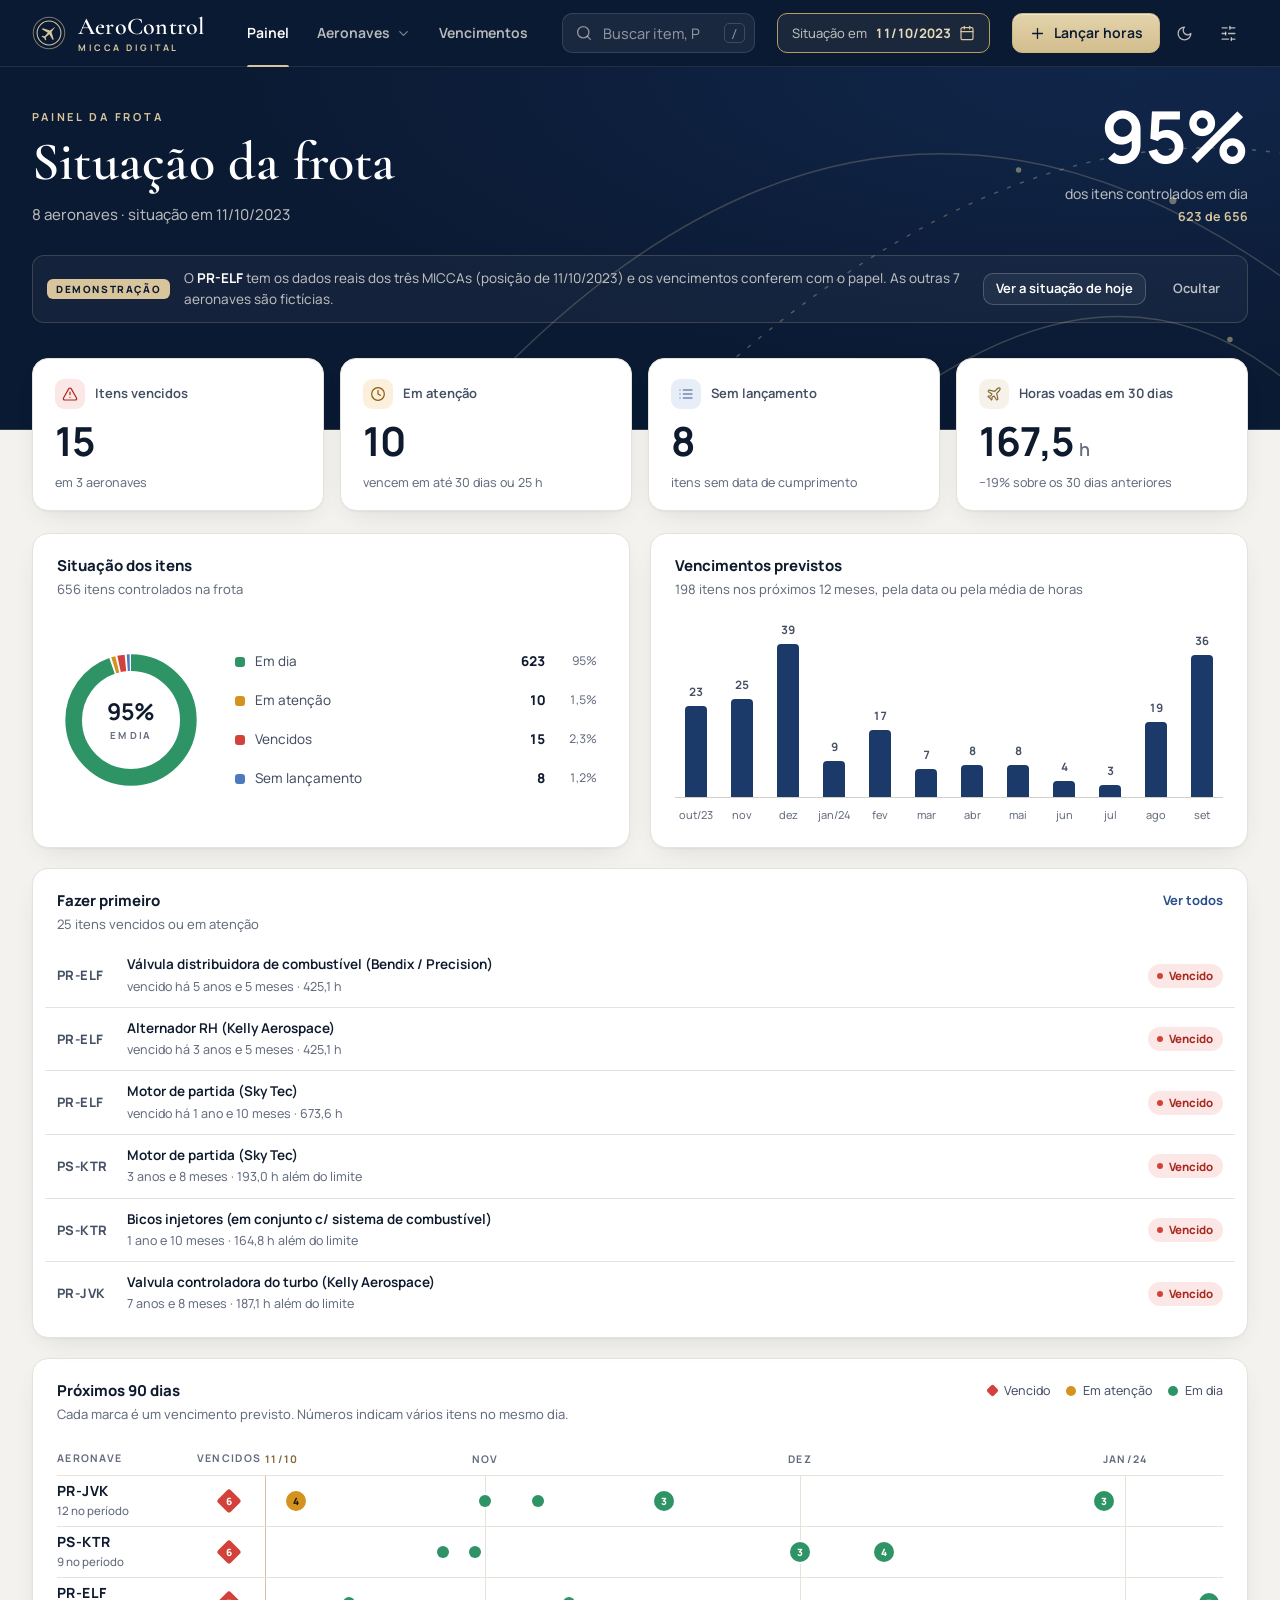
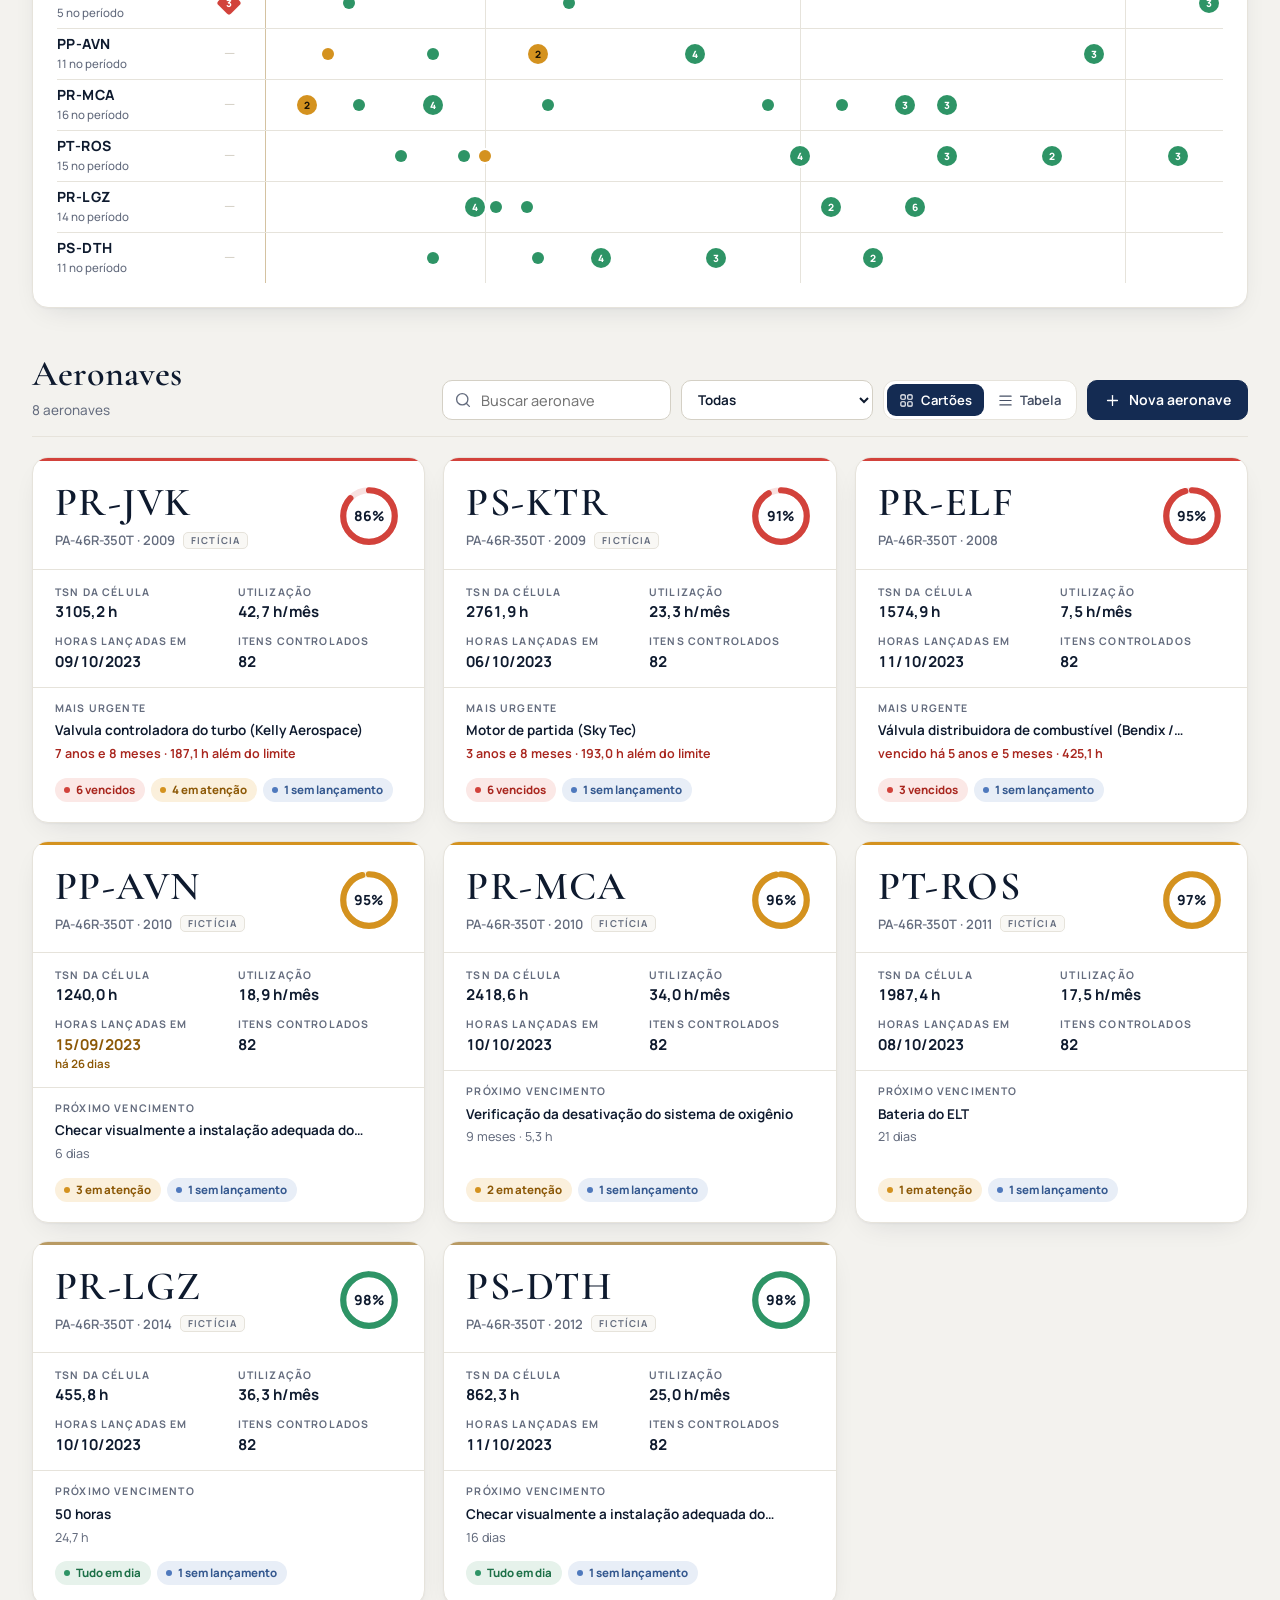
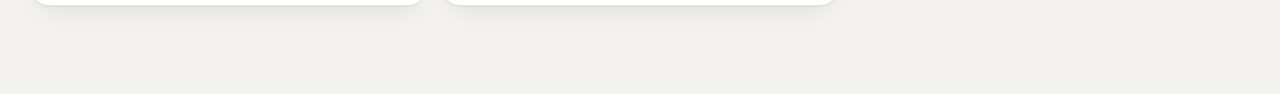
==== index.html @ 982ce544 "Add files via upload" ====
<!doctype html>
<html lang="pt-BR">
<head>
  <meta charset="utf-8">
  <meta name="viewport" content="width=device-width, initial-scale=1, viewport-fit=cover">
  <title>AeroControl</title>
  <meta name="description" content="AeroControl — MICCA digital: controle de componentes da frota por horas e por data, com vencimentos calculados automaticamente.">
  <meta name="theme-color" content="#0C1C36">
  <link rel="icon" href="data:image/svg+xml,%3Csvg xmlns='http://www.w3.org/2000/svg' viewBox='0 0 40 40'%3E%3Crect width='40' height='40' rx='10' fill='%230C1C36'/%3E%3Ccircle cx='20' cy='20' r='13' fill='none' stroke='%23D8C59B' stroke-width='1.4'/%3E%3Cpath d='M20 9.5l1.3 7.6 7.7 4.1v1.6l-7.7-2.1-.4 5.6 2.3 1.6v1.2L20 28.2l-3.2.9v-1.2l2.3-1.6-.4-5.6-7.7 2.1v-1.6l7.7-4.1z' fill='%23D8C59B' transform='rotate(45 20 20)'/%3E%3C/svg%3E">
  <link rel="preconnect" href="https://fonts.googleapis.com">
  <link rel="preconnect" href="https://fonts.gstatic.com" crossorigin>
  <link rel="stylesheet" href="https://fonts.googleapis.com/css2?family=Cormorant+Garamond:wght@500;600;700&family=IBM+Plex+Mono:wght@400;500;600&family=Manrope:wght@400..800&display=swap">
  <link rel="stylesheet" href="css/style.css">
  <script>
    /* tema antes da primeira pintura, para não piscar */
    (function () {
      var t = null;
      try { t = localStorage.getItem('aerocontrol.tema'); } catch (e) {}
      document.documentElement.dataset.tema = t === 'escuro' ? 'escuro' : 'claro';
    })();
  </script>
</head>
<body>
  <header class="topo">
    <div class="topo-int">
      <a class="marca" href="#/painel" aria-label="AeroControl — painel">
        <svg class="marca-simbolo" viewBox="0 0 40 40" aria-hidden="true">
          <circle cx="20" cy="20" r="18.5" fill="none" stroke="currentColor" stroke-width="1.2" opacity=".55"/>
          <circle cx="20" cy="20" r="14" fill="none" stroke="currentColor" stroke-width="1.2"/>
          <path d="M20 9.5l1.3 7.6 7.7 4.1v1.6l-7.7-2.1-.4 5.6 2.3 1.6v1.2L20 28.2l-3.2.9v-1.2l2.3-1.6-.4-5.6-7.7 2.1v-1.6l7.7-4.1z" fill="currentColor" transform="rotate(45 20 20)"/>
        </svg>
        <span class="marca-nome">AeroControl<small>MICCA digital</small></span>
      </a>
      <nav class="nav" aria-label="Principal">
        <a href="#/painel" data-nav="painel">Painel</a>
        <details class="menu nav-menu" id="menu-aeronaves">
          <summary data-nav="aeronave">Aeronaves<svg class="ic seta" viewBox="0 0 24 24" aria-hidden="true"><path d="m6 9 6 6 6-6"/></svg></summary>
          <div class="menu-lista" id="lista-aeronaves"></div>
        </details>
        <a href="#/vencimentos" data-nav="vencimentos">Vencimentos</a>
      </nav>
      <div class="busca" role="search">
        <svg class="ic" viewBox="0 0 24 24" aria-hidden="true"><circle cx="11" cy="11" r="7.5"/><path d="m20.5 20.5-4.2-4.2"/></svg>
        <label for="busca-global" class="so-leitor">Buscar na frota</label>
        <input id="busca-global" type="search" placeholder="Buscar item, P/N, N/S ou matrícula" autocomplete="off" aria-controls="busca-res">
        <kbd aria-hidden="true">/</kbd>
        <div class="busca-res" id="busca-res" hidden></div>
      </div>
      <button type="button" class="ref-pilula" id="ref-pilula" data-acao="abrirRef"></button>
      <div class="topo-acoes">
        <button type="button" class="botao ouro" data-acao="lancarHoras" aria-label="Lançar horas voadas"><svg class="ic" viewBox="0 0 24 24" aria-hidden="true"><path d="M5 12h14"/><path d="M12 5v14"/></svg><span class="rotulo">Lançar horas</span></button>
        <button type="button" class="botao icone claro" id="btn-tema" data-acao="tema" aria-label="Alternar tema"></button>
        <button type="button" class="botao icone claro" data-acao="config" aria-label="Configurações"><svg class="ic" viewBox="0 0 24 24" aria-hidden="true"><path d="M21 4h-7"/><path d="M10 4H3"/><path d="M21 12h-9"/><path d="M8 12H3"/><path d="M21 20h-5"/><path d="M12 20H3"/><path d="M14 2v4"/><path d="M8 10v4"/><path d="M16 18v4"/></svg></button>
      </div>
    </div>
  </header>

  <main id="conteudo" tabindex="-1"></main>

  <dialog id="dlg" class="dlg"></dialog>
  <dialog id="folha" class="folha"></dialog>
  <dialog id="confirma" class="dlg estreito"></dialog>
  <div class="avisos" id="avisos" aria-live="polite"></div>

  <script src="js/regras.js"></script>
  <script src="js/semente.js"></script>
  <script src="js/dados.js"></script>
  <script src="js/app.js"></script>
  <script src="js/graficos.js"></script>
  <script src="js/planilha.js"></script>
  <script src="js/acoes.js"></script>
  <script src="js/telas/painel.js"></script>
  <script src="js/telas/aeronave.js"></script>
  <script src="js/telas/vencimentos.js"></script>
  <script src="js/telas/imprimir.js"></script>
</body>
</html>
---- css/style.css ----
/* AeroControl — style.css
   Aviação executiva: navy profundo no topo e nas faixas de cabeçalho, conteúdo em
   pérola com cartões brancos, champanhe só como detalhe (fios, item ativo, botão
   principal). Títulos em Cormorant Garamond, interface e números em Manrope,
   P/N e S/N em IBM Plex Mono. Cores de situação reservadas para situação. */

:root {
  --navy-950: #071226;
  --navy-900: #0B1A33;
  --navy-850: #10264A;
  --navy-800: #142B52;
  --navy-700: #1C3A69;
  --navy-600: #2A4F88;
  --navy-50: #EEF1F6;
  --champ-700: #84683A;
  --champ-600: #9E7F48;
  --champ-500: #B89A63;
  --champ-300: #D8C59B;
  --champ-200: #E7DBBE;

  --faixa: var(--navy-900);
  --faixa-2: var(--navy-850);
  --sobre-faixa: #F4F1EA;
  --sobre-faixa-2: rgb(244 241 234 / .74);
  --sobre-faixa-3: rgb(244 241 234 / .54);
  --fio-faixa: rgb(255 255 255 / .09);

  --fundo: #F3F2EE;
  --cartao: #FFFFFF;
  --cartao-2: #F9F8F5;
  --fio: #E6E3DB;
  --fio-forte: #D4D0C5;
  --tinta: #0E1A2E;
  --tinta-2: #465065;
  --tinta-3: #646C7E;
  --link: var(--navy-600);
  --pri-f: var(--navy-800);
  --pri-f-h: var(--navy-700);
  --pri-t: #FFFFFF;
  --ouro-t: var(--champ-700);
  --foco: rgb(184 154 99 / .4);
  --marcado: var(--navy-50);

  /* situação: texto, fundo suave */
  --ok: #1D7048;   --ok-f: #E6F2EB;
  --aten: #8C5806; --aten-f: #FBF0DC;
  --venc: #A9271F; --venc-f: #FBE8E6;
  --sem: #34588F;  --sem-f: #E8EEF7;
  --neutro: #5D6577; --neutro-f: #EFEFEB;
  --outro-f: #EEF1F6;
  /* marcas dos gráficos (paleta validada para daltonismo sobre #FFFFFF) */
  --g-ok: #2E9466; --g-aten: #D4921F; --g-venc: #D2423B; --g-sem: #4F79BD; --g-serie: #1C3A69;

  --sombra-2: 0 1px 2px rgb(11 26 51 / .04), 0 10px 30px -14px rgb(11 26 51 / .16);
  --sombra-3: 0 28px 64px -24px rgb(7 18 38 / .42);
  --raio: 10px;
  --raio-g: 16px;
  --f-titulo: 'Cormorant Garamond', 'Times New Roman', serif;
  --f-texto: 'Manrope', 'Segoe UI', system-ui, sans-serif;
  --f-mono: 'IBM Plex Mono', ui-monospace, Consolas, monospace;
  --topo: 66px;
  --ease: cubic-bezier(.22, 1, .36, 1);
  color-scheme: light;
}
:root[data-tema="escuro"] {
  --faixa: #0A1730;
  --faixa-2: #0E2142;
  --fundo: #071226;
  --cartao: #0F1E38;
  --cartao-2: #13223D;
  --fio: rgb(255 255 255 / .08);
  --fio-forte: rgb(255 255 255 / .16);
  --tinta: #EEF1F6;
  --tinta-2: #B9C3D3;
  --tinta-3: #8F9BB0;
  --link: var(--champ-300);
  --pri-f: var(--champ-300);
  --pri-f-h: var(--champ-200);
  --pri-t: var(--navy-900);
  --ouro-t: var(--champ-300);
  --marcado: rgb(216 197 155 / .12);
  --ok: #63CF9C;   --ok-f: rgb(42 147 101 / .18);
  --aten: #EDBE62; --aten-f: rgb(178 139 28 / .2);
  --venc: #F48C9B; --venc-f: rgb(218 74 98 / .18);
  --sem: #9DB8EA;  --sem-f: rgb(92 127 192 / .2);
  --neutro: #9AA5B8; --neutro-f: rgb(255 255 255 / .06);
  --outro-f: rgb(255 255 255 / .06);
  /* marcas dos gráficos (paleta validada sobre #13223D) */
  --g-ok: #2A9365; --g-aten: #B28B1C; --g-venc: #DA4A62; --g-sem: #5C7FC0; --g-serie: #7F9CD3;
  --sombra-2: 0 1px 2px rgb(0 0 0 / .3), 0 14px 34px -16px rgb(0 0 0 / .6);
  --sombra-3: 0 28px 64px -24px rgb(0 0 0 / .7);
  color-scheme: dark;
}

*, *::before, *::after { box-sizing: border-box; }
html { -webkit-text-size-adjust: 100%; }
body {
  margin: 0; background: var(--fundo); color: var(--tinta);
  font: 450 14.5px/1.55 var(--f-texto);
  -webkit-font-smoothing: antialiased; overflow-x: hidden;
}
[hidden] { display: none !important; }
a { color: inherit; }
button, input, select, textarea { font: inherit; color: inherit; }
button { cursor: pointer; }
:focus-visible { outline: 2px solid var(--champ-500); outline-offset: 2px; border-radius: 4px; }
.so-leitor { position: absolute !important; width: 1px; height: 1px; overflow: hidden; clip: rect(0 0 0 0); white-space: nowrap; }
svg.ic { width: 18px; height: 18px; flex: none; stroke: currentColor; fill: none; stroke-width: 1.8; stroke-linecap: round; stroke-linejoin: round; }
.num { text-align: right; font-variant-numeric: tabular-nums; white-space: nowrap; }
.vazio-txt { color: var(--tinta-3); }

/* ================= topo ================= */
.topo { position: sticky; top: 0; z-index: 40; background: var(--faixa); color: var(--sobre-faixa); border-bottom: 1px solid var(--fio-faixa); }
.topo-int { max-width: 1440px; margin: 0 auto; height: var(--topo); padding: 0 32px; display: flex; align-items: center; gap: 22px; }
.marca { display: flex; align-items: center; gap: 12px; flex: none; text-decoration: none; color: var(--champ-300); }
.marca-simbolo { width: 34px; height: 34px; }
.marca-nome { color: #fff; font: 600 24px/1 var(--f-titulo); letter-spacing: .01em; }
.marca-nome small { display: block; margin-top: 4px; font: 700 9px/1 var(--f-texto); letter-spacing: .28em; text-transform: uppercase; color: var(--champ-300); }
.nav { display: flex; align-self: stretch; gap: 4px; margin-left: 8px; }
.nav > a, .nav summary {
  position: relative; display: inline-flex; align-items: center; gap: 6px; height: 100%; padding: 0 12px;
  list-style: none; cursor: pointer; text-decoration: none; font: 650 14px/1 var(--f-texto); color: var(--sobre-faixa-2);
  transition: color .15s var(--ease);
}
.nav summary::-webkit-details-marker { display: none; }
.nav > a:hover, .nav summary:hover { color: #fff; }
.nav [aria-current="page"] { color: #fff; }
.nav [aria-current="page"]::after { content: ''; position: absolute; left: 12px; right: 12px; bottom: -1px; height: 2px; border-radius: 2px 2px 0 0; background: var(--champ-300); }
.nav-menu { position: relative; display: flex; }
.nav .seta { width: 15px; height: 15px; opacity: .7; transition: transform .2s var(--ease); }
.nav-menu[open] .seta { transform: rotate(180deg); }
.nav-menu .menu-lista { left: 0; right: auto; top: calc(100% + 6px); min-width: 300px; max-height: 70vh; overflow: auto; }

.busca { position: relative; flex: 1; max-width: 380px; margin-left: auto; }
.busca input {
  width: 100%; height: 40px; padding: 0 40px; border-radius: var(--raio);
  border: 1px solid rgb(255 255 255 / .12); background: rgb(255 255 255 / .06); color: #fff;
  transition: background .15s var(--ease), border-color .15s var(--ease);
}
.busca input::placeholder { color: var(--sobre-faixa-3); }
.busca input:focus { outline: none; background: rgb(255 255 255 / .1); border-color: var(--champ-500); }
.busca > .ic { position: absolute; left: 13px; top: 11px; color: var(--sobre-faixa-3); }
.busca kbd { position: absolute; right: 10px; top: 10px; padding: 0 6px; border-radius: 5px; border: 1px solid rgb(255 255 255 / .16); font: 500 11px/18px var(--f-mono); color: var(--sobre-faixa-3); }
.busca-res {
  position: absolute; top: calc(100% + 8px); left: 0; right: 0; min-width: 380px; max-height: 70vh; overflow: auto; z-index: 50;
  padding: 6px; background: var(--cartao); color: var(--tinta); border: 1px solid var(--fio); border-radius: 14px; box-shadow: var(--sombra-3);
}
.busca-res button { display: grid; grid-template-columns: 72px 1fr; gap: 2px 12px; width: 100%; padding: 10px 12px; border: 0; border-radius: 9px; background: none; text-align: left; color: var(--tinta); }
.busca-res button:hover, .busca-res button:focus-visible { background: var(--cartao-2); outline: none; }
.busca-res .mat-p { grid-row: span 2; padding-top: 2px; font: 700 13.5px/1.3 var(--f-texto); letter-spacing: .03em; color: var(--ouro-t); }
.busca-res .r-nome { overflow: hidden; text-overflow: ellipsis; white-space: nowrap; font-size: 13.5px; font-weight: 650; }
.busca-res .r-det { font: 12px var(--f-mono); color: var(--tinta-3); }
.busca-res .vazio { padding: 14px; color: var(--tinta-3); font-size: 13.5px; }

.ref-pilula {
  display: inline-flex; align-items: center; gap: 8px; height: 40px; padding: 0 14px; flex: none; border-radius: var(--raio);
  border: 1px solid rgb(216 197 155 / .3); background: transparent; color: var(--sobre-faixa-2); font-size: 13px;
  transition: border-color .15s var(--ease), color .15s var(--ease);
}
.ref-pilula b { color: var(--champ-200); font-weight: 700; font-variant-numeric: tabular-nums; }
.ref-pilula .ic { width: 16px; height: 16px; color: var(--champ-300); }
.ref-pilula.simulando { border-color: var(--champ-500); background: rgb(216 197 155 / .08); }
.ref-pilula:hover { border-color: var(--champ-300); color: #fff; }
.topo-acoes { display: flex; align-items: center; gap: 4px; flex: none; }

/* ================= botões ================= */
.botao {
  display: inline-flex; align-items: center; justify-content: center; gap: 8px; height: 40px; padding: 0 16px;
  border-radius: var(--raio); border: 1px solid var(--fio-forte); background: var(--cartao); color: var(--tinta);
  font: 650 14px/1 var(--f-texto); white-space: nowrap; text-decoration: none;
  transition: background .18s var(--ease), border-color .18s var(--ease), color .18s var(--ease);
}
.botao:hover { border-color: var(--tinta-3); }
.botao:active { transform: translateY(1px); }
.botao:disabled { opacity: .5; cursor: not-allowed; }
.botao .ic { width: 17px; height: 17px; }
.botao.primario { background: var(--pri-f); border-color: var(--pri-f); color: var(--pri-t); }
.botao.primario:hover { background: var(--pri-f-h); border-color: var(--pri-f-h); }
.botao.ouro { background: linear-gradient(180deg, #E4D4AC, #D2BD8D); border-color: #CDB785; color: var(--navy-900); box-shadow: inset 0 1px 0 rgb(255 255 255 / .4); }
.botao.ouro:hover { background: linear-gradient(180deg, #ECDFBE, #DAC79C); }
.botao.claro { background: rgb(255 255 255 / .05); border-color: rgb(255 255 255 / .2); color: #fff; }
.botao.claro:hover { background: rgb(255 255 255 / .1); border-color: rgb(255 255 255 / .34); }
.botao.fantasma-claro { background: transparent; border-color: transparent; color: var(--sobre-faixa-2); }
.botao.fantasma-claro:hover { color: #fff; background: rgb(255 255 255 / .06); }
.botao.perigo { color: var(--venc); }
.botao.perigo:hover { background: var(--venc-f); border-color: transparent; }
.botao.sutil { background: transparent; border-color: transparent; }
.botao.sutil:hover { background: var(--cartao-2); }
.botao.icone { width: 40px; padding: 0; }
.botao.pequeno { height: 32px; padding: 0 12px; font-size: 13px; }
.topo .botao.icone.claro { background: transparent; border-color: transparent; color: var(--sobre-faixa-2); }
.topo .botao.icone.claro:hover { background: rgb(255 255 255 / .08); color: #fff; }
.link { padding: 0; border: 0; background: none; color: var(--link); font-weight: 650; text-decoration: underline; text-underline-offset: 3px; text-decoration-thickness: 1px; }

/* menus suspensos */
.menu { position: relative; }
.menu > summary { list-style: none; }
.menu > summary::-webkit-details-marker { display: none; }
.menu-lista {
  position: absolute; right: 0; top: calc(100% + 8px); z-index: 30; min-width: 260px; padding: 6px;
  background: var(--cartao); color: var(--tinta); border: 1px solid var(--fio); border-radius: 14px; box-shadow: var(--sombra-3);
}
.menu-lista button, .menu-lista a {
  display: flex; align-items: center; gap: 10px; width: 100%; padding: 10px 12px; border: 0; border-radius: 9px;
  background: none; text-align: left; text-decoration: none; font: 600 14px/1.2 var(--f-texto); color: var(--tinta);
}
.menu-lista button:hover, .menu-lista a:hover { background: var(--cartao-2); }
.menu-lista hr { margin: 6px 4px; border: 0; border-top: 1px solid var(--fio); }
.menu-lista .perigo { color: var(--venc); }
.menu-av b { min-width: 70px; font-weight: 750; letter-spacing: .03em; }
.menu-av small { color: var(--tinta-3); font-size: 12.5px; font-weight: 500; }
.ponto { --m: var(--g-ok); display: inline-block; width: 8px; height: 8px; flex: none; border-radius: 50%; background: var(--m); }

/* ================= faixa de cabeçalho ================= */
.faixa {
  position: relative; overflow: hidden; color: var(--sobre-faixa);
  background: radial-gradient(120% 150% at 88% 0%, var(--faixa-2) 0%, var(--faixa) 58%);
  border-bottom: 1px solid rgb(216 197 155 / .2);
}
.faixa-arcos { position: absolute; right: 0; top: 0; width: min(780px, 64%); height: 100%; pointer-events: none; }
.faixa-arcos path { fill: none; stroke: var(--champ-300); stroke-width: 1; opacity: .24; }
.faixa-arcos path.tracejado { stroke-dasharray: 3 7; opacity: .34; }
.faixa-arcos circle { fill: var(--champ-300); opacity: .5; }
.faixa-int { position: relative; max-width: 1440px; margin: 0 auto; padding: 34px 32px 40px; }
.faixa.alta .faixa-int { padding-bottom: 106px; }
.migalha { display: flex; align-items: center; gap: 6px; margin-bottom: 20px; font-size: 13px; color: var(--sobre-faixa-3); }
.migalha a { color: var(--sobre-faixa-2); text-decoration: none; }
.migalha a:hover { color: #fff; }
.migalha .ic { width: 14px; height: 14px; opacity: .6; }
.migalha [aria-current] { color: var(--champ-200); }
.faixa-linha { display: flex; align-items: flex-end; justify-content: space-between; gap: 28px; flex-wrap: wrap; }
.faixa-texto { min-width: 0; }
.faixa .sobre { margin: 0 0 12px; font: 700 11px/1 var(--f-texto); letter-spacing: .26em; text-transform: uppercase; color: var(--champ-300); }
.faixa h1 { margin: 0; font: 600 clamp(38px, 4.4vw, 54px)/1.02 var(--f-titulo); letter-spacing: .004em; color: #fff; }
.faixa h1.titulo-matricula { font-size: clamp(60px, 8.4vw, 104px); line-height: .9; letter-spacing: .035em; }
.faixa .sub { margin: 14px 0 0; max-width: 780px; font-size: 15px; line-height: 1.6; color: var(--sobre-faixa-2); }
.faixa-dir { display: flex; flex-direction: column; align-items: flex-end; gap: 16px; }
.faixa-acoes { display: flex; align-items: center; justify-content: flex-end; gap: 8px; flex-wrap: wrap; }
.heroi { display: flex; flex-direction: column; align-items: flex-end; text-align: right; }
.heroi-v { font: 700 clamp(50px, 5.6vw, 72px)/1 var(--f-texto); letter-spacing: -.025em; color: #fff; }
.heroi-r { margin-top: 10px; font-size: 14px; color: var(--sobre-faixa-2); }
.heroi-d { margin-top: 3px; font-size: 12.5px; font-weight: 650; color: var(--champ-300); font-variant-numeric: tabular-nums; }
.faixa-nota {
  display: flex; align-items: center; gap: 12px 14px; flex-wrap: wrap; margin-top: 28px; padding: 12px 14px;
  border-radius: 12px; background: rgb(255 255 255 / .04); border: 1px solid rgb(216 197 155 / .2);
}
.faixa-nota p { flex: 1; min-width: 260px; margin: 0; font-size: 13.5px; color: var(--sobre-faixa-2); }
.faixa-nota b { color: #fff; }
.selo-demo { padding: 5px 9px; border-radius: 6px; background: var(--champ-300); color: var(--navy-900); font: 800 10px/1 var(--f-texto); letter-spacing: .16em; text-transform: uppercase; }
.selo-ficticia { display: inline-block; padding: 3px 7px; border-radius: 5px; border: 1px solid var(--fio); background: var(--cartao-2); color: var(--tinta-3); font: 700 9.5px/1 var(--f-texto); letter-spacing: .12em; text-transform: uppercase; }
.selo-ficticia.claro { margin-left: 6px; vertical-align: 2px; border-color: rgb(255 255 255 / .18); background: rgb(255 255 255 / .06); color: var(--sobre-faixa-2); }

/* ================= página ================= */
main { min-height: calc(100vh - var(--topo)); }
.pagina { max-width: 1440px; margin: 0 auto; padding: 0 32px 88px; }
.pagina-simples { padding-top: 28px; }
.sobreposto { position: relative; z-index: 2; margin-top: -72px; }
.grade-3 { display: grid; grid-template-columns: minmax(0, 1fr) minmax(0, 1.2fr) minmax(0, 1fr); gap: 20px; margin: 22px 0 20px; }
.secao { margin-top: 48px; }
.secao-cab { display: flex; align-items: flex-end; justify-content: space-between; gap: 20px; flex-wrap: wrap; margin-bottom: 20px; padding-bottom: 16px; border-bottom: 1px solid var(--fio); }
.titulo-secao { margin: 0; font: 600 36px/1 var(--f-titulo); letter-spacing: .005em; }
.secao-sub { margin: 8px 0 0; color: var(--tinta-3); font-size: 13.5px; }
.secao-ferr { display: flex; align-items: center; gap: 10px; flex-wrap: wrap; }

/* indicadores */
.kpis { display: grid; grid-template-columns: repeat(4, minmax(0, 1fr)); gap: 16px; }
.kpi {
  display: flex; flex-direction: column; gap: 12px; padding: 20px 22px 18px; text-decoration: none; color: var(--tinta);
  background: var(--cartao); border: 1px solid var(--fio); border-radius: var(--raio-g); box-shadow: var(--sombra-2);
  transition: border-color .2s var(--ease);
}
.kpi:hover { border-color: var(--champ-500); }
.kpi-rot { display: flex; align-items: center; gap: 10px; font: 650 13px/1.2 var(--f-texto); color: var(--tinta-2); }
.kpi-ic { display: grid; place-items: center; width: 30px; height: 30px; border-radius: 9px; background: var(--k-f); color: var(--k-t); }
.kpi-ic .ic { width: 16px; height: 16px; }
.k-venc { --k-f: var(--venc-f); --k-t: var(--venc); }
.k-aten { --k-f: var(--aten-f); --k-t: var(--aten); }
.k-sem { --k-f: var(--sem-f); --k-t: var(--sem); }
.k-horas { --k-f: rgb(216 197 155 / .22); --k-t: var(--ouro-t); }
.kpi-v { font: 700 40px/1 var(--f-texto); letter-spacing: -.02em; }
.kpi-v small { margin-left: 2px; font-size: 18px; font-weight: 600; letter-spacing: 0; color: var(--tinta-3); }
.kpi-pe { font-size: 12.5px; color: var(--tinta-3); }

/* cartões e gráficos */
.cartao { min-width: 0; padding: 22px 24px 24px; background: var(--cartao); border: 1px solid var(--fio); border-radius: var(--raio-g); box-shadow: var(--sombra-2); }
.cartao-cab { display: flex; align-items: flex-start; justify-content: space-between; gap: 14px; margin-bottom: 18px; flex-wrap: wrap; }
.cartao-cab h2 { margin: 0; font: 750 15px/1.3 var(--f-texto); }
.cartao-cab p { margin: 4px 0 0; font-size: 13px; color: var(--tinta-3); }
.link-cab { font: 700 13px var(--f-texto); color: var(--link); text-decoration: none; white-space: nowrap; }
.link-cab:hover { text-decoration: underline; }

.grade-3 > .cartao { display: flex; flex-direction: column; }
.rosca-corpo { display: flex; flex: 1; flex-wrap: wrap; align-items: center; justify-content: center; gap: 18px 22px; }
.rosca { width: 148px; height: 148px; flex: none; }
.rosca-fundo { fill: none; stroke: transparent; }
.rosca-seg { fill: none; stroke-width: 18; cursor: pointer; transition: opacity .15s var(--ease); }
.rosca-seg:hover, .rosca-seg:focus-visible { opacity: .8; outline: none; }
.rosca-v { font: 700 25px var(--f-texto); letter-spacing: -.01em; fill: var(--tinta); text-anchor: middle; }
.rosca-r { font: 700 10.5px var(--f-texto); letter-spacing: .14em; text-transform: uppercase; fill: var(--tinta-3); text-anchor: middle; }
.legenda { display: flex; flex: 1; flex-direction: column; gap: 2px; min-width: 230px; }
.leg { display: grid; grid-template-columns: 10px 1fr auto auto; align-items: center; gap: 10px; padding: 8px; border-radius: 8px; text-decoration: none; color: var(--tinta-2); font-size: 13.5px; }
a.leg:hover { background: var(--cartao-2); }
.leg i { width: 10px; height: 10px; border-radius: 3px; }
.leg span { overflow: hidden; text-overflow: ellipsis; white-space: nowrap; }
.leg b { color: var(--tinta); font-weight: 750; font-variant-numeric: tabular-nums; }
.leg small { min-width: 42px; text-align: right; font-size: 12px; color: var(--tinta-3); font-variant-numeric: tabular-nums; }

.colunas-caixa { display: flex; flex: 1; flex-direction: column; padding-top: 4px; }
.colunas { display: flex; flex: 1; align-items: flex-end; gap: 4px; min-height: 176px; border-bottom: 1px solid var(--fio-forte); }
.col { display: flex; flex: 1; flex-direction: column; align-items: center; justify-content: flex-end; gap: 6px; height: 100%; border-radius: 6px 6px 0 0; outline-offset: -2px; }
.col:hover { background: var(--cartao-2); }
.col-v { min-height: 14px; font: 700 11.5px/1 var(--f-texto); color: var(--tinta-2); font-variant-numeric: tabular-nums; }
.col-barra { display: block; width: min(22px, 70%); height: calc((100% - 22px) * var(--h, 0)); background: var(--g-serie); border-radius: 4px 4px 0 0; }
.colunas-eixo { display: flex; gap: 4px; margin-top: 8px; }
.colunas-eixo span { flex: 1; text-align: center; white-space: nowrap; font-size: 11px; color: var(--tinta-3); }

.cartao-lista { display: flex; flex-direction: column; padding-bottom: 12px; }
.fp-lista { list-style: none; margin: -8px -12px 0; padding: 0; }
.fp-lista li + li { border-top: 1px solid var(--fio); }
.fp-item { display: grid; grid-template-columns: 58px minmax(0, 1fr) auto; align-items: center; gap: 12px; width: 100%; padding: 11px 12px; border: 0; border-radius: 10px; background: none; text-align: left; color: var(--tinta); }
.fp-item:hover { background: var(--cartao-2); }
.fp-mat { font: 750 13px/1.3 var(--f-texto); letter-spacing: .03em; color: var(--tinta-2); }
.fp-txt { display: flex; flex-direction: column; gap: 3px; min-width: 0; }
.fp-nome { overflow: hidden; text-overflow: ellipsis; white-space: nowrap; font-size: 13.5px; font-weight: 650; line-height: 1.35; }
.fp-quando { overflow: hidden; text-overflow: ellipsis; white-space: nowrap; font-size: 12.5px; color: var(--tinta-3); }

/* linha do tempo */
.leg-linha { display: flex; gap: 16px; flex-wrap: wrap; font-size: 12.5px; color: var(--tinta-2); }
.leg-linha span { display: inline-flex; align-items: center; gap: 7px; }
.leg-linha i { width: 10px; height: 10px; border-radius: 50%; }
.leg-linha i.lg-losango { width: 9px; height: 9px; border-radius: 2px; transform: rotate(45deg); }
.lt { display: flex; flex-direction: column; }
.lt-linha { display: grid; grid-template-columns: 136px 72px minmax(0, 1fr); align-items: center; min-height: 50px; border-top: 1px solid var(--fio); }
.lt-cab { min-height: 32px; border-top: 0; font: 700 10.5px/1 var(--f-texto); letter-spacing: .12em; text-transform: uppercase; color: var(--tinta-3); }
.lt-rot { color: var(--tinta); text-decoration: none; font: 750 14px/1.2 var(--f-texto); letter-spacing: .03em; }
.lt-cab .lt-rot { font: inherit; letter-spacing: inherit; color: inherit; }
.lt-rot small { display: block; margin-top: 3px; font: 500 11.5px var(--f-texto); letter-spacing: 0; color: var(--tinta-3); }
a.lt-rot:hover { color: var(--link); }
.lt-venc, .lt-venc-cab { display: flex; justify-content: center; }
.lt-nada { color: var(--fio-forte); }
.lt-trilho { position: relative; align-self: stretch; min-height: 50px; margin-right: 14px; }
.lt-cab .lt-trilho { min-height: 32px; }
.lt-linha:not(.lt-cab) .lt-trilho::before { content: ''; position: absolute; left: 0; top: 0; bottom: 0; width: 1px; background: var(--champ-500); opacity: .6; }
.lt-grade { position: absolute; top: 0; bottom: 0; width: 1px; background: var(--fio); }
.lt-tick { position: absolute; top: 50%; transform: translate(-50%, -50%); white-space: nowrap; }
.lt-tick.lt-hoje-rot { transform: translate(0, -50%); color: var(--ouro-t); }
.lt-marca {
  --m: var(--g-ok); position: absolute; top: 50%; display: grid; place-items: center; width: 12px; height: 12px; margin: -6px 0 0 -6px;
  padding: 0; border: 0; border-radius: 50%; background: var(--m); box-shadow: 0 0 0 2px var(--cartao); cursor: pointer;
  transition: transform .15s var(--ease);
}
.lt-marca::before { content: ''; position: absolute; inset: -8px; }
.lt-marca:hover, .lt-marca:focus-visible { z-index: 3; transform: scale(1.25); outline: none; }
.lt-marca.multi { width: 20px; height: 20px; margin: -10px 0 0 -10px; }
.lt-marca span { font: 800 10px/1 var(--f-texto); color: #fff; }
.lt-marca.m-atencao span { color: #1F1504; }
.lt-marca.losango { position: relative; top: auto; width: 18px; height: 18px; margin: 0; border-radius: 3px; transform: rotate(45deg); }
.lt-marca.losango span { transform: rotate(-45deg); }
.lt-marca.losango:hover, .lt-marca.losango:focus-visible { transform: rotate(45deg) scale(1.15); }
.dica-grafico {
  position: fixed; z-index: 80; display: flex; flex-direction: column; gap: 3px; max-width: 300px; padding: 10px 12px;
  border-radius: 10px; background: var(--navy-900); color: #fff; box-shadow: var(--sombra-3); font-size: 12.5px; pointer-events: none;
  border: 1px solid rgb(216 197 155 / .22);
}
.dica-grafico strong { font: 750 14px var(--f-texto); }
.dica-grafico span { white-space: pre-line; line-height: 1.45; color: rgb(255 255 255 / .76); }

/* aeronaves em cartões */
.grade-av { display: grid; grid-template-columns: repeat(auto-fill, minmax(300px, 1fr)); gap: 18px; }
.av-cartao {
  position: relative; display: flex; flex-direction: column; overflow: hidden; text-decoration: none; color: var(--tinta);
  background: var(--cartao); border: 1px solid var(--fio); border-radius: var(--raio-g); box-shadow: var(--sombra-2);
  transition: border-color .2s var(--ease), box-shadow .2s var(--ease);
}
.av-cartao::before { content: ''; position: absolute; top: 0; left: 0; right: 0; height: 3px; background: var(--champ-500); }
.av-cartao.s-atencao::before { background: var(--g-aten); }
.av-cartao.s-vencido::before { background: var(--g-venc); }
.av-cartao:hover { border-color: var(--champ-500); box-shadow: var(--sombra-2), 0 0 0 1px var(--champ-500); }
.avc-topo { display: flex; align-items: center; justify-content: space-between; gap: 12px; padding: 24px 22px 18px; }
.avc-id { min-width: 0; }
.avc-mat { display: block; font: 600 40px/1 var(--f-titulo); letter-spacing: .035em; }
.avc-mod { display: flex; align-items: center; gap: 8px; flex-wrap: wrap; margin-top: 8px; font-size: 13px; font-weight: 600; color: var(--tinta-3); }
.anel { width: 66px; height: 66px; flex: none; }
.anel-trilho { fill: none; stroke: color-mix(in srgb, var(--m) 16%, var(--cartao)); stroke-width: 6; }
.anel-arco { fill: none; stroke: var(--m); stroke-width: 6; stroke-linecap: round; }
.anel-v { font: 750 13.5px var(--f-texto); fill: var(--tinta); text-anchor: middle; }
.avc-dados { display: grid; grid-template-columns: 1fr 1fr; gap: 14px 18px; margin: 0; padding: 16px 22px; border-top: 1px solid var(--fio); }
.avc-dados dt, .avc-rot { font: 700 10.5px/1.2 var(--f-texto); letter-spacing: .11em; text-transform: uppercase; color: var(--tinta-3); }
.avc-dados dd { margin: 5px 0 0; font: 700 15px/1.2 var(--f-texto); font-variant-numeric: tabular-nums; }
.avc-dados dd small { display: block; margin-top: 3px; font-size: 11.5px; font-weight: 650; color: var(--aten); }
.avc-dados .parado dd { color: var(--aten); }
.avc-prox { display: flex; flex-direction: column; gap: 3px; min-height: 86px; padding: 14px 22px; border-top: 1px solid var(--fio); font-size: 13.5px; }
.avc-rot { margin-bottom: 3px; }
.avc-prox b { display: -webkit-box; -webkit-line-clamp: 1; -webkit-box-orient: vertical; overflow: hidden; font-weight: 650; }
.quando { font-size: 12.5px; color: var(--tinta-3); }
.quando.q-venc { color: var(--venc); font-weight: 650; }
.avc-tags { display: flex; gap: 6px; flex-wrap: wrap; margin-top: auto; padding: 0 22px 20px; }

/* aeronaves em tabela */
.tab-frota td { vertical-align: middle; }
.tf-mat { font: 600 26px/1 var(--f-titulo); letter-spacing: .035em; text-decoration: none; color: var(--tinta); }
.tf-sub { display: block; margin-top: 4px; font-size: 12px; font-weight: 500; color: var(--tinta-3); }
.tf-saude { min-width: 170px; }
.seg-fino { display: flex; gap: 2px; width: 150px; height: 8px; }
.seg-fino i { min-width: 3px; border-radius: 4px; }
.tf-pct { display: block; margin-top: 7px; font-size: 12px; font-weight: 650; color: var(--tinta-3); }
.tf-prox { max-width: 300px; }
.tf-prox b { display: block; overflow: hidden; text-overflow: ellipsis; white-space: nowrap; font-weight: 650; }
.ord { display: inline-flex; align-items: center; gap: 5px; padding: 0; border: 0; background: none; font: inherit; letter-spacing: inherit; text-transform: inherit; color: inherit; }
.ord .ic { width: 13px; height: 13px; opacity: .35; }
.ord.ativo { color: var(--tinta); }
.ord.ativo .ic { opacity: 1; color: var(--ouro-t); }
th.num { text-align: right; }

/* ================= aeronave ================= */
.ficha-tecnica {
  display: grid; grid-template-columns: repeat(auto-fit, minmax(230px, 1fr)); overflow: hidden;
  background: var(--cartao); border: 1px solid var(--fio); border-radius: var(--raio-g); box-shadow: var(--sombra-2);
}
.ft-col { display: flex; flex-direction: column; gap: 6px; min-width: 0; padding: 22px 24px; border-left: 1px solid var(--fio); }
.ft-col:first-child { border-left: 0; }
.ft-rot { font: 750 10.5px/1.2 var(--f-texto); letter-spacing: .15em; text-transform: uppercase; color: var(--ouro-t); }
.ft-num { margin-top: 4px; font: 700 42px/1 var(--f-texto); letter-spacing: -.02em; }
.ft-num small { margin-left: 4px; font-size: 18px; font-weight: 600; letter-spacing: 0; color: var(--tinta-3); }
.ft-num.mudou { animation: realce 1.8s var(--ease); }
@keyframes realce { 0%, 30% { color: var(--champ-600); } 100% { color: var(--tinta); } }
.ft-leg { font-size: 13px; color: var(--tinta-2); font-variant-numeric: tabular-nums; }
.ft-info { font-size: 12.5px; color: var(--tinta-3); }
.ft-info.alerta { color: var(--aten); font-weight: 650; }
.ft-mod { margin-top: 2px; overflow-wrap: anywhere; font: 750 17px/1.25 var(--f-texto); }
.ft-sn { font: 500 12.5px var(--f-mono); color: var(--tinta-3); }
.ft-tempos { display: flex; gap: 16px; flex-wrap: wrap; font-size: 13px; color: var(--tinta-3); font-variant-numeric: tabular-nums; }
.ft-tempos b { font-weight: 750; color: var(--tinta); }
.ft-tbo { margin-top: 8px; }
.ft-tbo-rot { display: flex; justify-content: space-between; gap: 8px; margin-bottom: 7px; font-size: 12px; color: var(--tinta-3); }
.ft-tbo-rot b { font-weight: 750; color: var(--tinta); text-align: right; }
.ft-tbo-rot b.t-vencido { color: var(--venc); }
.ft-tbo-rot b.t-atencao { color: var(--aten); }
.ft-barra { display: block; height: 4px; overflow: hidden; border-radius: 2px; background: color-mix(in srgb, var(--g-ok) 16%, var(--cartao)); }
.ft-barra i { display: block; width: calc(var(--f) * 100%); height: 100%; border-radius: 2px; background: var(--g-ok); }
.ft-barra.m-atencao { background: color-mix(in srgb, var(--g-aten) 18%, var(--cartao)); }
.ft-barra.m-atencao i { background: var(--g-aten); }
.ft-barra.m-vencido { background: var(--g-venc); }
.ft-saude { flex-direction: row; align-items: center; gap: 16px; background: var(--cartao-2); }
.ft-conts { display: flex; flex-direction: column; gap: 4px; margin: 8px 0 0; padding: 0; list-style: none; font-size: 13px; color: var(--tinta-2); }
.ft-conts li { display: flex; align-items: center; gap: 8px; }

.abas { display: flex; gap: 6px; margin: 32px 0 18px; overflow-x: auto; border-bottom: 1px solid var(--fio); scrollbar-width: none; }
.abas a { position: relative; display: inline-flex; align-items: center; gap: 8px; flex: none; padding: 12px 14px 14px; text-decoration: none; font: 700 15px var(--f-texto); color: var(--tinta-3); }
.abas a:hover { color: var(--tinta); }
.abas a[aria-current="page"] { color: var(--tinta); }
.abas a[aria-current="page"]::after { content: ''; position: absolute; left: 12px; right: 12px; bottom: -1px; height: 2px; background: var(--champ-500); }
.abas .cont { padding: 2px 7px; border-radius: 10px; border: 1px solid var(--fio); background: var(--cartao); font: 650 12px var(--f-texto); color: var(--tinta-3); font-variant-numeric: tabular-nums; }
.abas .cont-venc { min-width: 20px; height: 20px; padding: 0 6px; border-radius: 10px; background: var(--g-venc); color: #fff; text-align: center; font: 750 11.5px/20px var(--f-texto); }

/* barra de filtros */
.barra { display: flex; align-items: center; gap: 10px; flex-wrap: wrap; margin-bottom: 16px; }
.segmentos { display: inline-flex; flex-wrap: wrap; gap: 2px; padding: 3px; border-radius: 12px; border: 1px solid var(--fio); background: var(--cartao); }
.segmentos button, .segmentos a {
  display: inline-flex; align-items: center; gap: 7px; height: 32px; padding: 0 12px; border: 0; border-radius: 9px;
  background: none; text-decoration: none; font: 650 13px var(--f-texto); color: var(--tinta-2);
}
.segmentos button:hover, .segmentos a:hover { color: var(--tinta); background: var(--cartao-2); }
.segmentos [aria-pressed="true"], .segmentos [aria-current="page"] { background: var(--pri-f); color: var(--pri-t); }
.segmentos [aria-pressed="true"]:hover { background: var(--pri-f-h); color: var(--pri-t); }
.segmentos .ic { width: 15px; height: 15px; }
.segmentos .n { font: 650 11.5px var(--f-texto); color: var(--tinta-3); font-variant-numeric: tabular-nums; }
.segmentos .n-venc { color: var(--venc); }
.segmentos .n-aten { color: var(--aten); }
.segmentos [aria-pressed="true"] .n { color: inherit; opacity: .72; }
.segmentos.escuro { border-color: rgb(255 255 255 / .14); background: rgb(255 255 255 / .05); }
.segmentos.escuro a { color: var(--sobre-faixa-2); }
.segmentos.escuro a:hover { color: #fff; background: rgb(255 255 255 / .08); }
.segmentos.escuro [aria-current="page"] { background: var(--champ-300); color: var(--navy-900); }
.campo-busca { position: relative; flex: 1; min-width: 200px; max-width: 320px; }
.campo-busca input { width: 100%; height: 40px; padding: 0 12px 0 38px; border-radius: var(--raio); border: 1px solid var(--fio-forte); background: var(--cartao); color: var(--tinta); }
.campo-busca .ic { position: absolute; left: 12px; top: 11px; color: var(--tinta-3); }
.campo-busca input:focus, .sel-filtro:focus { outline: none; border-color: var(--champ-500); box-shadow: 0 0 0 3px var(--foco); }
.alternar { display: inline-flex; align-items: center; gap: 8px; font-size: 13.5px; font-weight: 550; color: var(--tinta-2); cursor: pointer; user-select: none; }
.alternar input { width: 16px; height: 16px; accent-color: var(--navy-700); }
.sel-filtro { height: 40px; padding: 0 12px; border-radius: var(--raio); border: 1px solid var(--fio-forte); background: var(--cartao); color: var(--tinta); font: 650 13.5px var(--f-texto); }
.barra .direita { display: flex; align-items: center; gap: 8px; margin-left: auto; }
.contagem { font-size: 13.5px; color: var(--tinta-3); }

/* ================= tabela do MICCA ================= */
.tabela-caixa { background: var(--cartao); border: 1px solid var(--fio); border-radius: var(--raio-g); box-shadow: var(--sombra-2); }
.micca { width: 100%; border-collapse: separate; border-spacing: 0; font-size: 13.5px; }
.micca thead th {
  position: sticky; top: var(--topo); z-index: 5; padding: 12px 16px; text-align: left; white-space: nowrap;
  background: var(--cartao-2); border-bottom: 1px solid var(--fio);
  font: 750 10.5px/1.2 var(--f-texto); letter-spacing: .12em; text-transform: uppercase; color: var(--tinta-3);
}
.micca thead th:first-child { border-top-left-radius: var(--raio-g); }
.micca thead th:last-child { border-top-right-radius: var(--raio-g); }
.micca td { padding: 14px 16px; border-bottom: 1px solid var(--fio); vertical-align: top; }
.micca tbody tr:last-child td { border-bottom: 0; }
.micca tr.linha { cursor: pointer; }
.micca tr.linha:hover td { background: var(--cartao-2); }
.micca tr.linha.s-vencido td:first-child { box-shadow: inset 3px 0 0 var(--g-venc); }
.micca tr.linha.s-atencao td:first-child { box-shadow: inset 3px 0 0 var(--g-aten); }
.micca tr.apagada .nome-item { font-weight: 550; color: var(--tinta-2); }
.micca tr.secao td { padding: 28px 16px 10px; border-bottom: 1px solid var(--fio-forte); font: 600 23px/1.1 var(--f-titulo); letter-spacing: .005em; text-transform: lowercase; }
.micca tr.secao td::first-letter { text-transform: uppercase; }
.micca tr.grupo td { padding: 10px 16px 8px; background: var(--cartao-2); font: 750 10.5px/1 var(--f-texto); letter-spacing: .14em; text-transform: uppercase; color: var(--ouro-t); }
.micca tr.nota td { background: var(--cartao-2); font-size: 12.5px; font-style: italic; color: var(--tinta-2); }
.c-nome { min-width: 260px; max-width: 460px; }
.nome-item { display: block; padding: 0; border: 0; background: none; text-align: left; font: 650 14px/1.4 var(--f-texto); color: var(--tinta); }
.nome-item:hover { color: var(--link); }
.pnns { margin-top: 5px; font: 500 12px/1.4 var(--f-mono); color: var(--tinta-3); }
.pnns span + span::before { content: '·'; margin: 0 8px; }
.motivo { margin-top: 5px; font-size: 12.5px; color: var(--tinta-3); }
.c-lim, .c-efe, .c-venc { white-space: nowrap; font-size: 13px; font-variant-numeric: tabular-nums; }
.c-lim .t { display: block; color: var(--tinta-2); }
.c-lim abbr, .ficha abbr { margin-right: 6px; text-decoration: none; font: 750 10px var(--f-texto); letter-spacing: .1em; color: var(--ouro-t); }
.c-efe .l2, .c-venc .l2 { display: block; font-size: 12.5px; color: var(--tinta-3); }
.c-venc .l1 { display: block; }
.c-venc .rege { font-weight: 750; color: var(--tinta); }
.c-venc .rege.v { color: var(--venc); }
.c-sit { white-space: nowrap; text-align: right; }
.c-largo { font-size: 13px; color: var(--tinta-3); }
.c-av { white-space: nowrap; }
.c-av a { font: 600 22px/1 var(--f-titulo); letter-spacing: .03em; text-decoration: none; }
.c-av a:hover { color: var(--link); }
.c-mapa { display: block; margin-top: 5px; font-size: 12px; color: var(--tinta-3); }
.vazio-tabela, .vazio-bloco { padding: 44px 20px; text-align: center; color: var(--tinta-3); }
.vazio-tabela strong, .vazio-bloco strong { display: block; margin-bottom: 6px; font: 600 24px var(--f-titulo); color: var(--tinta); }

/* selos de situação */
.pilula {
  --c: var(--neutro); --f: var(--neutro-f); --m: var(--neutro);
  display: inline-flex; align-items: center; gap: 6px; height: 24px; padding: 0 10px 0 9px; border-radius: 999px;
  background: var(--f); color: var(--c); font: 750 11.5px/1 var(--f-texto); white-space: nowrap;
}
.pilula::before { content: ''; width: 6px; height: 6px; border-radius: 50%; background: var(--m); }
.p-ok { --c: var(--ok); --f: var(--ok-f); --m: var(--g-ok); }
.p-atencao, .p-pendente { --c: var(--aten); --f: var(--aten-f); --m: var(--g-aten); }
.p-vencido { --c: var(--venc); --f: var(--venc-f); --m: var(--g-venc); }
.p-semregistro { --c: var(--sem); --f: var(--sem-f); --m: var(--g-sem); }
.p-outro { --c: var(--tinta-2); --f: var(--outro-f); --m: var(--navy-600); }

/* medidor duplo H/D: o limite que vence primeiro fica em destaque */
.medidor { display: grid; gap: 6px; min-width: 170px; }
.med { --c: var(--g-ok); display: grid; grid-template-columns: 12px 64px auto; align-items: center; gap: 9px; font: 550 12.5px/1 var(--f-texto); color: var(--tinta-3); font-variant-numeric: tabular-nums; }
.med .ml { font: 750 10px/1 var(--f-texto); color: var(--tinta-3); }
.med .trilho { height: 4px; overflow: hidden; border-radius: 2px; background: color-mix(in srgb, var(--c) 16%, var(--cartao)); }
.med .trilho i { display: block; width: calc(var(--f, 0) * 100%); height: 100%; border-radius: 2px; background: var(--c); opacity: .45; }
.med .mv { white-space: nowrap; }
.med.rege { font-weight: 750; color: var(--tinta); }
.med.rege .ml { color: var(--tinta); }
.med.rege .trilho i { opacity: 1; }
.med.m-atencao { --c: var(--g-aten); }
.med.m-vencido { --c: var(--g-venc); }
.med.m-vencido .mv { color: var(--venc); }
.med.m-vencido .trilho { background: var(--g-venc); }

/* histórico */
.hist-grade { display: grid; grid-template-columns: 1fr 1fr; align-items: start; gap: 20px; }
.lista-hist { overflow: hidden; background: var(--cartao); border: 1px solid var(--fio); border-radius: var(--raio-g); box-shadow: var(--sombra-2); }
.bloco-tit { display: flex; align-items: baseline; justify-content: space-between; gap: 12px; }
.lista-hist .bloco-tit { margin: 0; padding: 18px 22px 14px; border-bottom: 1px solid var(--fio); }
.bloco-tit h2 { margin: 0; font: 600 24px/1.1 var(--f-titulo); }
.bloco-tit span { font-size: 13px; color: var(--tinta-3); }
.lista-hist ol { max-height: 640px; margin: 0; padding: 0; overflow: auto; list-style: none; }
.lista-hist li { display: grid; grid-template-columns: 96px 1fr auto; align-items: start; gap: 4px 14px; padding: 13px 22px; border-top: 1px solid var(--fio); font-size: 13.5px; }
.lista-hist li:first-child { border-top: 0; }
.lista-hist .h-data { font-weight: 650; color: var(--tinta-2); font-variant-numeric: tabular-nums; }
.lista-hist .h-det { font-size: 12.5px; color: var(--tinta-3); }
.lista-hist .vazio { padding: 24px 22px; font-size: 14px; color: var(--tinta-3); }

/* ================= diálogos e folha lateral ================= */
dialog { max-width: none; max-height: none; padding: 0; border: 0; background: transparent; color: var(--tinta); }
dialog::backdrop { background: rgb(7 18 38 / .55); backdrop-filter: blur(3px); }
.dlg { width: min(640px, calc(100% - 24px)); }
.dlg.largo { width: min(880px, calc(100% - 24px)); }
.dlg.estreito { width: min(470px, calc(100% - 24px)); }
.dlg-caixa { display: flex; flex-direction: column; max-height: calc(100vh - 40px); overflow: hidden; background: var(--cartao); border: 1px solid var(--fio); border-radius: 18px; box-shadow: var(--sombra-3); }
.dlg-cab { display: flex; align-items: flex-start; justify-content: space-between; gap: 16px; padding: 24px 26px 18px; border-bottom: 1px solid var(--fio); }
.dlg-cab h2 { margin: 0; font: 600 30px/1.08 var(--f-titulo); }
.dlg-cab p { margin: 8px 0 0; font-size: 13.5px; color: var(--tinta-2); }
.dlg-corpo { padding: 22px 26px 24px; overflow: auto; }
.dlg-rodape { display: flex; justify-content: flex-end; gap: 8px; flex-wrap: wrap; padding: 16px 26px; border-top: 1px solid var(--fio); background: var(--cartao-2); }
.dlg-rodape .esq { margin-right: auto; }
dialog[open] .dlg-caixa { animation: subir .3s var(--ease); }
@keyframes subir { from { opacity: 0; transform: translateY(12px) scale(.985); } }

.folha { width: min(520px, 100%); height: 100%; margin: 0 0 0 auto; }
.folha .dlg-caixa { height: 100vh; max-height: 100vh; border: 0; border-radius: 0; }
.folha .dlg-cab { padding: 26px 26px 22px; background: var(--faixa); color: var(--sobre-faixa); border-bottom: 1px solid rgb(216 197 155 / .22); }
.folha .dlg-cab .botao.sutil { color: var(--sobre-faixa-2); }
.folha .dlg-cab .botao.sutil:hover { color: #fff; background: rgb(255 255 255 / .08); }
.folha .dlg-corpo { flex: 1; }
.folha[open] .dlg-caixa { animation: deslizar .32s var(--ease); }
@keyframes deslizar { from { transform: translateX(48px); opacity: 0; } }
.folha-local { font: 750 10.5px/1.6 var(--f-texto); letter-spacing: .16em; text-transform: uppercase; color: var(--champ-300); }
.folha h2 { margin: 8px 0 0; font: 600 27px/1.15 var(--f-titulo); color: #fff; }
.folha .dlg-cab .pnns { color: var(--sobre-faixa-3); }
.resumo-venc { margin: 0 0 6px; padding: 18px; border-radius: 14px; background: var(--cartao-2); border: 1px solid var(--fio); }
.resumo-venc p { margin: 12px 0 0; font-size: 14px; line-height: 1.6; color: var(--tinta-2); }
.resumo-venc p b { color: var(--tinta); }
.resumo-venc .medidor { margin-top: 16px; }
.resumo-venc .med { grid-template-columns: 14px 1fr auto; font-size: 13.5px; }
.ficha { display: grid; grid-template-columns: 160px 1fr; margin: 18px 0 0; font-size: 13.5px; }
.ficha dt { padding: 11px 0; border-top: 1px solid var(--fio); color: var(--tinta-3); }
.ficha dd { margin: 0; padding: 11px 0; border-top: 1px solid var(--fio); font-weight: 650; font-variant-numeric: tabular-nums; overflow-wrap: anywhere; }
.ficha dd.txt { font-weight: 500; }
.hist-item { margin-top: 26px; }
.hist-item h3 { margin: 0 0 8px; font: 600 22px var(--f-titulo); }
.hist-item ol { margin: 0; padding: 0; list-style: none; }
.hist-item li { display: flex; justify-content: space-between; gap: 10px; padding: 11px 0; border-top: 1px solid var(--fio); font-size: 13px; }
.hist-item .vazio { margin: 0; font-size: 13px; color: var(--tinta-3); }

/* formulários */
.form-grade { display: grid; grid-template-columns: repeat(6, minmax(0, 1fr)); gap: 16px 14px; }
.campo { display: flex; flex-direction: column; gap: 7px; min-width: 0; grid-column: span 3; }
.campo.c1 { grid-column: span 1; } .campo.c2 { grid-column: span 2; } .campo.c4 { grid-column: span 4; } .campo.c6 { grid-column: span 6; }
.form-grade > .meia { grid-column: span 3; }
.campo > label, .campo > .rot { font: 700 13px var(--f-texto); color: var(--tinta-2); }
.campo .dica { font-size: 12.5px; color: var(--tinta-3); }
.campo input:not([type=radio]):not([type=checkbox]), .campo select, .campo textarea {
  width: 100%; height: 44px; padding: 0 14px; border-radius: var(--raio); border: 1px solid var(--fio-forte);
  background: var(--cartao); color: var(--tinta); transition: border-color .15s var(--ease), box-shadow .15s var(--ease);
}
.campo textarea { height: auto; min-height: 76px; padding: 11px 14px; resize: vertical; }
.campo input:focus, .campo select:focus, .campo textarea:focus { outline: none; border-color: var(--champ-500); box-shadow: 0 0 0 3px var(--foco); }
.campo .par { display: grid; grid-template-columns: 1fr 116px; gap: 6px; }
.sep-form { grid-column: 1 / -1; margin: 10px 0 -2px; padding-top: 18px; border-top: 1px solid var(--fio); font: 600 21px/1 var(--f-titulo); color: var(--tinta); }
.previa {
  grid-column: 1 / -1; padding: 14px 16px; border-radius: 12px; font-size: 13.5px; color: var(--tinta-2);
  background: color-mix(in srgb, var(--champ-300) 13%, var(--cartao)); border: 1px solid color-mix(in srgb, var(--champ-500) 35%, transparent);
}
.previa b { color: var(--tinta); }
.previa ul { margin: 8px 0 0; padding-left: 18px; }
.erro-form { grid-column: 1 / -1; padding: 11px 14px; border-radius: 10px; background: var(--venc-f); color: var(--venc); font-size: 13.5px; font-weight: 650; }
.opcoes-radio { display: flex; flex-wrap: wrap; gap: 8px; }
.opcoes-radio label { display: inline-flex; align-items: center; gap: 8px; height: 44px; padding: 0 14px; border-radius: var(--raio); border: 1px solid var(--fio-forte); font-size: 13.5px; font-weight: 650; cursor: pointer; }
.opcoes-radio input { accent-color: var(--navy-700); }
.opcoes-radio label:has(input:checked) { border-color: var(--champ-500); background: var(--marcado); }

/* avisos */
.avisos { position: fixed; z-index: 90; left: 50%; bottom: 28px; display: flex; flex-direction: column; align-items: center; gap: 8px; transform: translateX(-50%); pointer-events: none; }
.aviso {
  display: flex; align-items: center; gap: 12px; max-width: min(580px, calc(100vw - 32px)); padding: 12px 14px 12px 16px; pointer-events: auto;
  border-radius: 12px; border: 1px solid rgb(216 197 155 / .25); background: var(--navy-900); color: #fff; box-shadow: var(--sombra-3);
  font-size: 14px; animation: subir .3s var(--ease);
}
.aviso .ic { color: var(--champ-300); }
.aviso.erro .ic { color: #FF8A80; }
.aviso button { padding: 4px 6px; border: 0; background: none; color: var(--champ-300); font-weight: 750; }

/* ================= documento MICCA (impressão) ================= */
.doc-folha { overflow-x: auto; padding: 28px 30px; border-radius: 6px; background: #fff; color: #000; box-shadow: var(--sombra-2); font-family: Arial, Helvetica, sans-serif; }
.doc-tit { margin-bottom: 4px; text-align: center; font-size: 13px; font-weight: 700; line-height: 1.35; }
.doc-mapa { margin: -4px 0 8px; text-align: right; font-size: 14px; font-weight: 700; }
.doc-cab { display: grid; grid-template-columns: repeat(4, auto); justify-content: center; gap: 4px 42px; margin-bottom: 4px; font-size: 10.5px; }
.doc-cab2 { display: flex; justify-content: center; gap: 36px; margin: 3px 0; font-size: 10.5px; }
.doc-man { display: flex; justify-content: space-around; margin: 6px 0 12px; padding: 2px 0; border-top: 1px solid #000; border-bottom: 1px solid #000; font-size: 10.5px; font-style: italic; }
.doc-tab { width: 100%; border-collapse: collapse; font-size: 8.6px; line-height: 1.2; }
.doc-tab th, .doc-tab td { padding: 2px 3px; border: 1px solid #000; vertical-align: bottom; }
.doc-tab thead th { background: #E6E6E6; font-weight: 400; text-align: center; vertical-align: middle; }
.doc-tab td.n { text-align: center; white-space: nowrap; }
.doc-tab td.b { font-weight: 700; }
.doc-tab td.nome { width: 20%; }
.doc-tab td.obs { width: 13%; font-size: 8px; }
.doc-tab .v { color: #D00000; }
.doc-tab tr.sec td { background: #E6E6E6; font-weight: 700; font-style: italic; }
.doc-tab tr.grp td { font-weight: 700; text-decoration: underline; }
.doc-tab tr.nota td { font-size: 8px; font-weight: 700; font-style: italic; text-decoration: underline; }
.doc-rodape { display: flex; justify-content: space-between; margin-top: 26px; font-size: 10.5px; }
.doc-abrev { margin-top: 18px; font-size: 8.5px; line-height: 1.45; }
.doc-abrev p { margin: 0 0 8px; }

/* ================= responsivo ================= */
@media (max-width: 1280px) {
  .grade-3 { grid-template-columns: minmax(0, 1fr) minmax(0, 1fr); }
  .grade-3 .cartao-lista { grid-column: 1 / -1; }
}
@media (max-width: 1180px) {
  .kpis { grid-template-columns: repeat(2, minmax(0, 1fr)); }
  .topo-acoes .rotulo, .ref-pilula .rot, .busca kbd { display: none; }
  .topo-int { gap: 14px; }
}
@media (max-width: 960px) {
  :root { --topo: 0px; }
  .topo { position: static; }
  .topo-int { display: grid; grid-template-columns: auto minmax(0, 1fr) auto; grid-template-areas: "marca . acoes" "nav nav nav" "busca busca ref"; gap: 10px 12px; height: auto; padding: 12px 16px 14px; }
  .marca { grid-area: marca; } .topo-acoes { grid-area: acoes; } .busca { grid-area: busca; max-width: none; margin: 0; min-width: 0; } .ref-pilula { grid-area: ref; }
  .nav { grid-area: nav; height: 42px; margin: 0 -4px; border-top: 1px solid var(--fio-faixa); border-bottom: 1px solid var(--fio-faixa); }
  .nav > a, .nav summary { padding: 0 10px; }
  .busca-res { min-width: 0; }
  .faixa-int { padding: 26px 16px 32px; }
  .faixa.alta .faixa-int { padding-bottom: 92px; }
  .faixa-linha { flex-direction: column; align-items: flex-start; }
  .faixa-dir, .heroi { align-items: flex-start; text-align: left; }
  .faixa-acoes { justify-content: flex-start; }
  .pagina { padding: 0 16px 72px; }
  .grade-3, .hist-grade { grid-template-columns: minmax(0, 1fr); }
  .rosca-corpo { flex-wrap: wrap; justify-content: center; }
  .legenda { min-width: 220px; }
  .secao-ferr { width: 100%; }
  .lt-linha { grid-template-columns: 92px 56px minmax(0, 1fr); }
  .lt-rot small { display: none; }

  /* tabelas viram cartões */
  .micca thead { display: none; }
  .micca, .micca tbody { display: block; }
  .micca tr { display: block; }
  .micca tr.linha { display: grid; grid-template-columns: minmax(0, 1fr) auto; gap: 10px 12px; padding: 16px; border-bottom: 1px solid var(--fio); }
  .micca tr.linha td { display: block; padding: 0; border: 0; background: none !important; box-shadow: none !important; }
  .micca tr.linha .c-nome { grid-row: 1; grid-column: 1; min-width: 0; max-width: none; }
  .micca tr.linha .c-sit { grid-row: 1; grid-column: 2; text-align: right; }
  .micca tr.linha.com-av .c-av { grid-row: 1; grid-column: 1; }
  .micca tr.linha.com-av .c-nome { grid-row: 2; grid-column: 1 / -1; }
  .micca tr.linha .c-lim, .micca tr.linha .c-efe, .micca tr.linha .c-venc { white-space: normal; }
  .micca tr.linha .c-disp, .micca tr.linha .c-largo { grid-column: 1 / -1; }
  .micca tr.linha .c-lim::before, .micca tr.linha .c-efe::before, .micca tr.linha .c-venc::before {
    content: attr(data-rot); display: block; margin-bottom: 3px; font: 750 10px/1.4 var(--f-texto); letter-spacing: .12em; text-transform: uppercase; color: var(--tinta-3);
  }
  .micca tr.linha.s-vencido { box-shadow: inset 3px 0 0 var(--g-venc); }
  .micca tr.linha.s-atencao { box-shadow: inset 3px 0 0 var(--g-aten); }
  .micca tr.secao td, .micca tr.grupo td, .micca tr.nota td { display: block; }
  .micca tr.secao td { padding-top: 18px; }
  .tab-frota tr.linha { grid-template-columns: minmax(0, 1fr) auto auto; }
  .tab-frota tr.linha td:first-child { grid-column: 1; }
  .tab-frota tr.linha td:nth-child(2), .tab-frota tr.linha td:nth-child(3) { grid-row: 1; text-align: right; }
  .tab-frota tr.linha td:nth-child(n+4) { grid-column: 1 / -1; text-align: left; }
  .tab-frota tr.linha td:nth-child(5), .tab-frota tr.linha td:nth-child(6) { display: none; }
  .medidor { max-width: 340px; }
  .med { grid-template-columns: 12px 1fr auto; }
  .form-grade { grid-template-columns: repeat(2, minmax(0, 1fr)); }
  .campo, .campo.c2, .campo.c4, .campo.c6 { grid-column: span 2; }
  .campo.c1, .campo.meia, .form-grade > .meia { grid-column: span 1; }
  .barra .direita { margin-left: 0; }
}
@media (max-width: 560px) {
  .marca-nome small { display: none; }
  .marca-nome { font-size: 22px; }
  .kpis { gap: 10px; }
  .kpi { padding: 16px; }
  .kpi-v { font-size: 30px; }
  .kpi-rot { font-size: 12px; }
  .kpi-ic { display: none; }
  .ficha-tecnica { grid-template-columns: minmax(0, 1fr); }
  .ft-col { border-left: 0; border-top: 1px solid var(--fio); }
  .ft-col:first-child { border-top: 0; }
  .grade-av { grid-template-columns: minmax(0, 1fr); }
  .ficha { grid-template-columns: minmax(0, 1fr); }
  .ficha dd { padding-top: 0; border-top: 0; }
  .lista-hist li { grid-template-columns: minmax(0, 1fr) auto; }
  .lista-hist .h-data { grid-column: 1 / -1; }
  .dlg-rodape .botao { flex: 1; }
  .colunas-eixo span:nth-child(even) { visibility: hidden; }
  .campo-busca { max-width: none; }
}

@media (prefers-reduced-motion: reduce) {
  *, *::before, *::after { animation-duration: .01ms !important; animation-iteration-count: 1 !important; transition-duration: .01ms !important; }
}

/* ================= impressão ================= */
@page { size: A4 landscape; margin: 9mm 8mm 12mm; }
@media print {
  :root { --topo: 0px; }
  body { background: #fff; color: #000; }
  .topo, .faixa, .avisos, .dica-grafico, .nao-imprimir { display: none !important; }
  .pagina { max-width: none; padding: 0; }
  .pagina-simples { padding-top: 0; }
  .doc-folha { overflow: visible; padding: 0; border-radius: 0; box-shadow: none; }
  .doc-tab thead { display: table-header-group; }
  .doc-tab tr { break-inside: avoid; }
  .doc-tab thead th, .doc-tab tr.sec td { -webkit-print-color-adjust: exact; print-color-adjust: exact; }
  .doc-rodape { position: fixed; right: 0; bottom: 0; left: 0; margin: 0; }
  .tabela-caixa, .lista-hist, .cartao { box-shadow: none; }
}
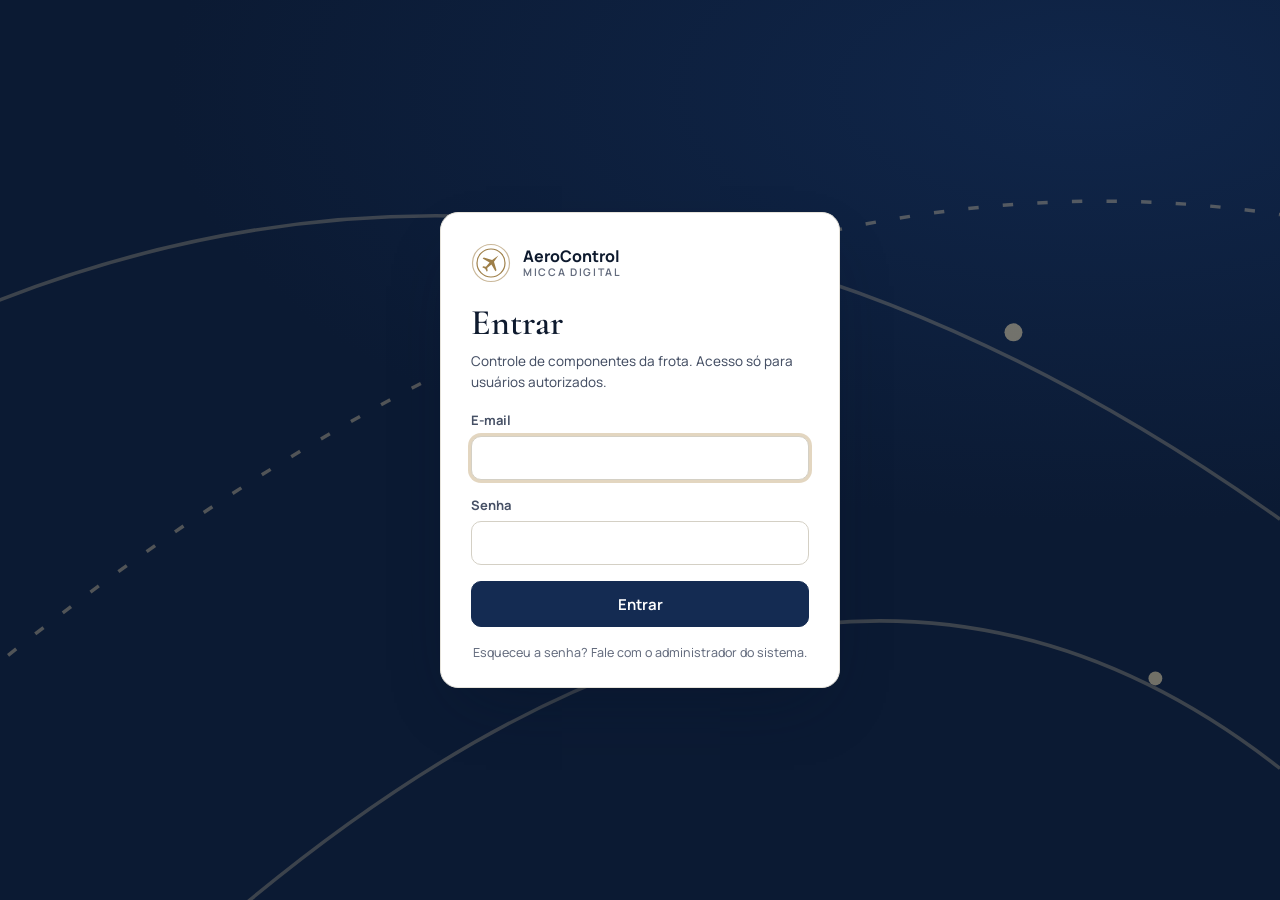
==== commit bb57354c: "Add files via upload" ====
--- a/index.html
+++ b/index.html
@@ -51,6 +51,7 @@
         <button type="button" class="botao ouro" data-acao="lancarHoras" aria-label="Lançar horas voadas"><svg class="ic" viewBox="0 0 24 24" aria-hidden="true"><path d="M5 12h14"/><path d="M12 5v14"/></svg><span class="rotulo">Lançar horas</span></button>
         <button type="button" class="botao icone claro" id="btn-tema" data-acao="tema" aria-label="Alternar tema"></button>
         <button type="button" class="botao icone claro" data-acao="config" aria-label="Configurações"><svg class="ic" viewBox="0 0 24 24" aria-hidden="true"><path d="M21 4h-7"/><path d="M10 4H3"/><path d="M21 12h-9"/><path d="M8 12H3"/><path d="M21 20h-5"/><path d="M12 20H3"/><path d="M14 2v4"/><path d="M8 10v4"/><path d="M16 18v4"/></svg></button>
+        <button type="button" class="botao icone claro" id="btn-sair" data-acao="sair" aria-label="Sair"><svg class="ic" viewBox="0 0 24 24" aria-hidden="true"><path d="M9 21H5a2 2 0 0 1-2-2V5a2 2 0 0 1 2-2h4"/><path d="m16 17 5-5-5-5"/><path d="M21 12H9"/></svg></button>
       </div>
     </div>
   </header>
@@ -63,11 +64,11 @@
   <div class="avisos" id="avisos" aria-live="polite"></div>
 
   <script src="js/regras.js"></script>
-  <script src="js/semente.js"></script>
   <script src="js/dados.js"></script>
   <script src="js/app.js"></script>
   <script src="js/graficos.js"></script>
   <script src="js/planilha.js"></script>
+  <script src="js/xlsx.js"></script>
   <script src="js/acoes.js"></script>
   <script src="js/telas/painel.js"></script>
   <script src="js/telas/aeronave.js"></script>
--- a/css/style.css
+++ b/css/style.css
@@ -771,3 +771,70 @@
   .doc-rodape { position: fixed; right: 0; bottom: 0; left: 0; margin: 0; }
   .tabela-caixa, .lista-hist, .cartao { box-shadow: none; }
 }
+
+/* ================= entrada (login) ================= */
+body.sem-sessao .topo { display: none; }
+.entrar { position: relative; min-height: 100vh; display: grid; place-items: center; padding: 32px 16px; overflow: hidden; background: radial-gradient(120% 80% at 85% 10%, var(--faixa-2), var(--faixa) 60%); }
+.entrar .faixa-arcos { position: absolute; inset: 0; width: 100%; height: 100%; }
+.entrar-cartao { position: relative; display: flex; flex-direction: column; gap: 16px; width: min(400px, 100%); padding: 30px 30px 24px; border-radius: 18px; background: var(--cartao); border: 1px solid var(--fio); box-shadow: var(--sombra-3); }
+.entrar-marca { display: flex; align-items: center; gap: 12px; color: var(--champ-600); }
+.entrar-marca .marca-simbolo { width: 40px; height: 40px; }
+.entrar-marca span { display: grid; font: 750 16px/1.15 var(--f-texto); color: var(--tinta); }
+.entrar-marca small { font: 650 10.5px/1.4 var(--f-texto); letter-spacing: .16em; text-transform: uppercase; color: var(--tinta-3); }
+.entrar h1 { margin: 6px 0 0; font: 600 36px/1 var(--f-titulo); }
+.entrar-sub { margin: -6px 0 2px; font-size: 13.5px; color: var(--tinta-2); }
+.entrar .botao.primario { height: 46px; justify-content: center; font-size: 15px; }
+.entrar-rodape { margin: 0; font-size: 12.5px; color: var(--tinta-3); text-align: center; }
+
+/* ================= importar planilha ================= */
+.dlg.enorme { width: min(1180px, calc(100% - 24px)); }
+.soltar { display: grid; justify-items: center; gap: 6px; padding: 30px 20px; border: 1.5px dashed var(--fio-forte); border-radius: 14px; background: var(--cartao-2); text-align: center; cursor: pointer; transition: border-color .2s, background .2s; }
+.soltar:hover, .soltar:focus-within { border-color: var(--champ-500); background: var(--marcado); }
+.soltar .ic { width: 26px; height: 26px; color: var(--champ-600); }
+.soltar b { font: 600 22px var(--f-titulo); }
+.soltar span { max-width: 340px; font-size: 13px; color: var(--tinta-3); }
+.soltar input { max-width: 100%; margin-top: 8px; font-size: 13px; }
+.dica-imp { margin: 14px 0 0; font-size: 12.5px; color: var(--tinta-3); }
+.cf-abas { display: grid; gap: 10px; margin-bottom: 18px; }
+.cf-aba { padding: 12px 16px; border: 1px solid var(--fio); border-radius: 12px; background: var(--cartao-2); }
+.cf-aba-cab { display: flex; flex-wrap: wrap; align-items: center; gap: 6px 14px; }
+.cf-aba-cab b { font: 600 20px var(--f-titulo); }
+.cf-aba-cab > span { font-size: 12.5px; color: var(--tinta-3); }
+.cf-aba-cab label { display: flex; align-items: center; gap: 8px; margin-left: auto; font: 700 12.5px var(--f-texto); color: var(--tinta-2); }
+.cf-aba select { height: 34px; padding: 0 10px; border-radius: 8px; border: 1px solid var(--fio-forte); background: var(--cartao); color: var(--tinta); font: 550 13px var(--f-texto); }
+.cf-aba summary { margin-top: 8px; font-size: 13px; color: var(--tinta-2); cursor: pointer; }
+.cf-aba summary em { margin-left: 6px; font-style: normal; color: var(--link); }
+.cf-colunas { display: grid; grid-template-columns: repeat(auto-fill, minmax(190px, 1fr)); gap: 10px 14px; margin-top: 12px; }
+.cf-colunas label { display: grid; gap: 4px; min-width: 0; }
+.cf-colunas span { overflow: hidden; font: 700 11.5px var(--f-texto); color: var(--tinta-3); text-overflow: ellipsis; white-space: nowrap; }
+.cf-colunas select { width: 100%; }
+.cf-filtros { margin-bottom: 12px; }
+.cf-rolagem { overflow-x: auto; border: 1px solid var(--fio); border-radius: 12px; }
+.cf-tabela { width: 100%; min-width: 860px; border-collapse: collapse; font-size: 13px; }
+.cf-tabela th { position: sticky; top: 0; z-index: 1; padding: 10px 12px; background: var(--cartao-2); border-bottom: 1px solid var(--fio); text-align: left; white-space: nowrap; font: 750 10.5px/1.2 var(--f-texto); letter-spacing: .12em; text-transform: uppercase; color: var(--tinta-3); }
+.cf-tabela td { padding: 11px 12px; border-bottom: 1px solid var(--fio); vertical-align: top; }
+.cf-tabela tbody tr:last-child td { border-bottom: 0; }
+.cf-tabela small { display: block; margin-top: 3px; font-size: 12px; color: var(--tinta-3); }
+.cf-tabela .cf-marca { width: 34px; padding-right: 0; }
+.cf-tabela input[type=checkbox] { width: 16px; height: 16px; accent-color: var(--pri-f); }
+.cf-tabela tr.cf-igual td { color: var(--tinta-3); }
+.cf-nome { font-weight: 650; }
+.cf-pn { font-family: var(--f-mono); font-size: 12.5px; white-space: nowrap; }
+.cf-venc { display: block; margin-bottom: 5px; white-space: nowrap; font-variant-numeric: tabular-nums; }
+.cf-lin { font-variant-numeric: tabular-nums; }
+.cf-selo { display: inline-block; padding: 4px 8px; border-radius: 6px; font: 750 10.5px/1 var(--f-texto); letter-spacing: .08em; text-transform: uppercase; background: var(--neutro-f); color: var(--neutro); }
+.cf-selo.cf-novo { background: var(--ok-f); color: var(--ok); }
+.cf-selo.cf-atualiza { background: var(--aten-f); color: var(--aten); }
+.cf-selo.cf-repetida { background: var(--venc-f); color: var(--venc); }
+.cf-mud { margin: 7px 0 0; padding: 7px 10px; border-radius: 8px; background: var(--aten-f); list-style: none; font-size: 12px; color: var(--tinta-2); }
+.cf-mud s { color: var(--tinta-3); }
+.cf-problemas { margin: 0; padding: 0; list-style: none; border: 1px solid var(--fio); border-radius: 12px; }
+.cf-problemas li { display: flex; gap: 10px; padding: 11px 14px; border-top: 1px solid var(--fio); font-size: 13px; }
+.cf-problemas li:first-child { border-top: 0; }
+.cf-problemas .ic { flex: none; width: 16px; height: 16px; color: var(--venc); }
+.cf-problemas li.ok { color: var(--ok); }
+.cf-nota { font-size: 12.5px; color: var(--tinta-3); align-self: center; }
+@media (max-width: 640px) {
+  .cf-aba-cab label { margin-left: 0; }
+  .cf-nota { display: none; }
+}
